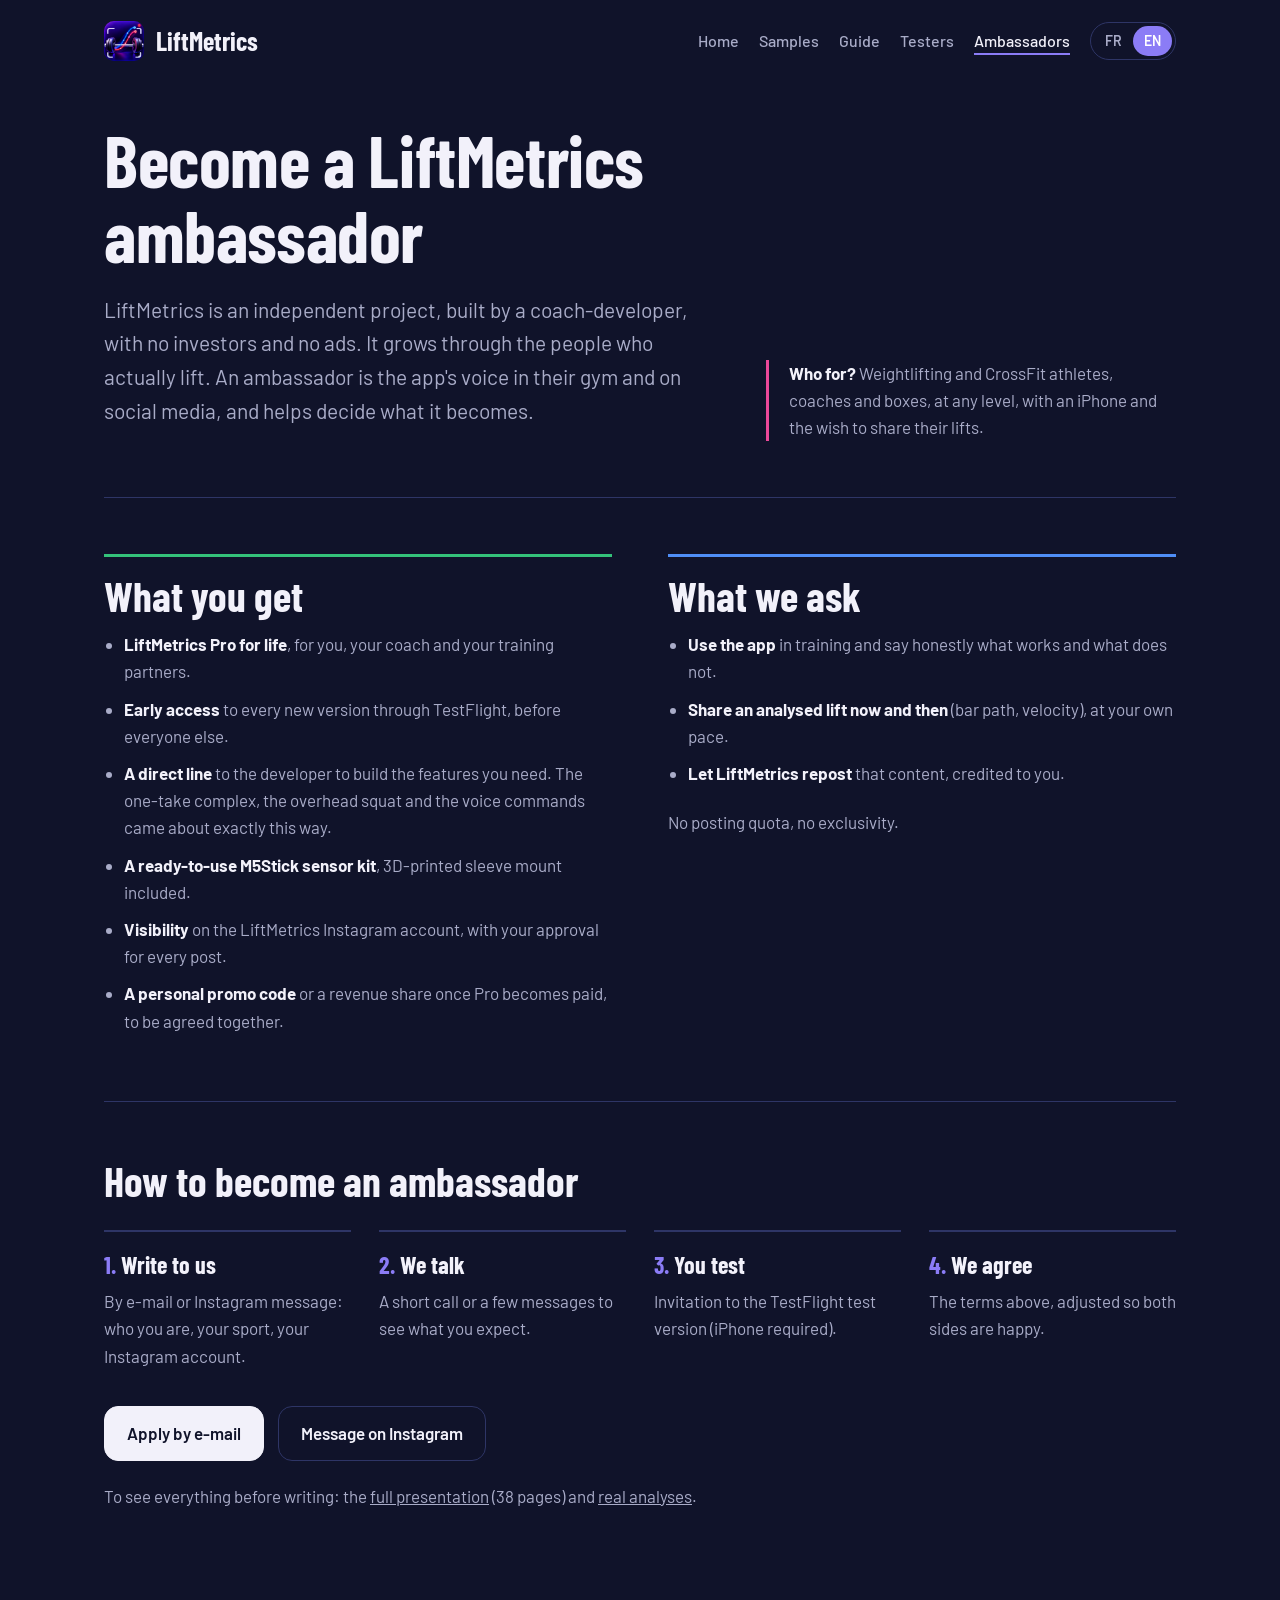
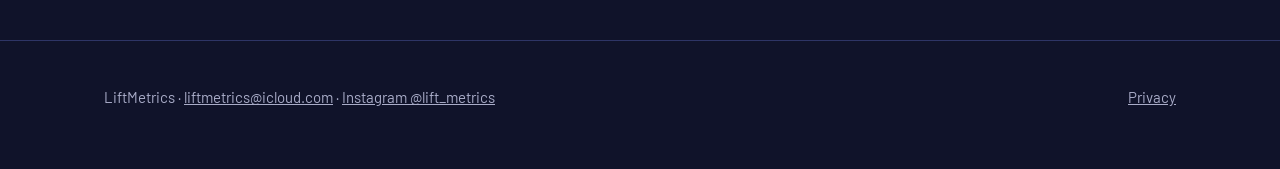
==== ambassador/index.html @ 9ef66cf5 "Site: testers (login) and ambassadors tabs, new guide Co-Authored-By: Claude Opus 5.5 <noreply@anthr" ====
<!doctype html>
<html lang="fr" data-l="fr">
<head>
<meta charset="utf-8">
<meta name="viewport" content="width=device-width, initial-scale=1">
<title>LiftMetrics — Ambassadors</title>
<meta name="description" content="Become a LiftMetrics ambassador: Pro for life, early access, a direct line to the developer.">
<link rel="icon" href="../img/icon.png">
<link rel="preconnect" href="https://fonts.googleapis.com">
<link rel="preconnect" href="https://fonts.gstatic.com" crossorigin>
<link href="https://fonts.googleapis.com/css2?family=Barlow+Condensed:wght@600;700&family=Barlow:wght@400;500;600&display=swap" rel="stylesheet">
<link rel="stylesheet" href="../assets/site.css">
<style>
.intro{display:grid;grid-template-columns:1.2fr .8fr;gap:48px;align-items:end;padding:40px 0 56px;border-bottom:1px solid var(--line)}
.intro p.lead{font-size:21px;color:var(--mist);margin-top:20px;max-width:34em}
.intro aside{border-left:3px solid var(--pull2);padding-left:20px;color:var(--mist)}
.intro aside b{color:var(--chalk)}
.cols{display:grid;grid-template-columns:1fr 1fr;gap:56px;padding:56px 0;border-bottom:1px solid var(--line)}
.cols ul{margin:0;padding-left:20px} .cols li{margin:10px 0;color:var(--mist)} .cols li b{color:var(--chalk)}
.give{border-top:3px solid var(--under);padding-top:16px}
.ask{border-top:3px solid var(--pull1);padding-top:16px}
.steps{padding:56px 0}
.steps ol{list-style:none;padding:0;margin:28px 0 0;display:grid;grid-template-columns:repeat(4,1fr);gap:28px;counter-reset:s}
.steps li{border-top:2px solid var(--line);padding-top:14px;color:var(--mist)}
.steps li b{display:block;color:var(--chalk);font-family:"Barlow Condensed",Barlow,sans-serif;font-size:24px;margin-bottom:4px}
.steps li b::before{counter-increment:s;content:counter(s) ". ";color:var(--violet)}
.apply{display:flex;gap:14px;flex-wrap:wrap;margin-top:36px}
.more{color:var(--mist);margin-top:22px}
@media (max-width:860px){.intro,.cols{grid-template-columns:1fr}.steps ol{grid-template-columns:1fr 1fr}}
@media (max-width:520px){.steps ol{grid-template-columns:1fr}}
</style>
</head>
<body>
<div class="wrap">
  <header class="top">
    <a class="logo" href="../"><img src="../img/icon.png" alt="">LiftMetrics</a>
    <nav class="nav">
      <a href="../"><span lang="fr">Accueil</span><span lang="en">Home</span></a>
      <a href="../samples/"><span lang="fr">Exemples</span><span lang="en">Samples</span></a>
      <a href="../guide/">Guide</a>
      <a href="../beta/"><span lang="fr">Testeurs</span><span lang="en">Testers</span></a>
      <a href="../ambassador/" aria-current="page"><span lang="fr">Ambassadeurs</span><span lang="en">Ambassadors</span></a>
      <span class="lang" role="group" aria-label="Langue / Language"><button data-l="fr" aria-pressed="true">FR</button><button data-l="en" aria-pressed="false">EN</button></span>
    </nav>
  </header>

  <section class="intro">
    <div>
      <h1><span lang="fr">Deviens ambassadeur LiftMetrics</span><span lang="en">Become a LiftMetrics ambassador</span></h1>
      <p class="lead"><span lang="fr">LiftMetrics est un projet indépendant, construit par un coach-développeur, sans investisseurs ni publicité. Il grandit grâce à ceux qui soulèvent vraiment. Un ambassadeur porte la voix de l'app dans sa salle et sur les réseaux, et décide avec nous de ce qu'elle doit devenir.</span><span lang="en">LiftMetrics is an independent project, built by a coach-developer, with no investors and no ads. It grows through the people who actually lift. An ambassador is the app's voice in their gym and on social media, and helps decide what it becomes.</span></p>
    </div>
    <aside><span lang="fr"><b>Pour qui ?</b> Athlètes d'haltérophilie ou de CrossFit, coachs et box, quel que soit le niveau, avec un iPhone et l'envie de partager leurs barres.</span><span lang="en"><b>Who for?</b> Weightlifting and CrossFit athletes, coaches and boxes, at any level, with an iPhone and the wish to share their lifts.</span></aside>
  </section>

  <section class="cols">
    <div class="give">
      <h2><span lang="fr">Ce que tu reçois</span><span lang="en">What you get</span></h2>
      <ul>
        <li><span lang="fr"><b>LiftMetrics Pro à vie</b>, pour toi, ton coach et tes partenaires d'entraînement.</span><span lang="en"><b>LiftMetrics Pro for life</b>, for you, your coach and your training partners.</span></li>
        <li><span lang="fr"><b>Accès anticipé</b> à chaque nouvelle version par TestFlight, avant tout le monde.</span><span lang="en"><b>Early access</b> to every new version through TestFlight, before everyone else.</span></li>
        <li><span lang="fr"><b>Une ligne directe</b> avec le développeur pour construire les fonctions dont tu as besoin. Le complexe en une vidéo, l'overhead squat et les commandes vocales sont nés comme ça.</span><span lang="en"><b>A direct line</b> to the developer to build the features you need. The one-take complex, the overhead squat and the voice commands came about exactly this way.</span></li>
        <li><span lang="fr"><b>Un kit capteur</b> M5Stick prêt à l'emploi, fixation imprimée en 3D comprise.</span><span lang="en"><b>A ready-to-use M5Stick sensor kit</b>, 3D-printed sleeve mount included.</span></li>
        <li><span lang="fr"><b>De la visibilité</b> sur le compte Instagram de LiftMetrics, avec ton accord pour chaque publication.</span><span lang="en"><b>Visibility</b> on the LiftMetrics Instagram account, with your approval for every post.</span></li>
        <li><span lang="fr"><b>Un code promo personnel</b> ou un partage des revenus quand Pro deviendra payant, à définir ensemble.</span><span lang="en"><b>A personal promo code</b> or a revenue share once Pro becomes paid, to be agreed together.</span></li>
      </ul>
    </div>
    <div class="ask">
      <h2><span lang="fr">Ce qu'on te demande</span><span lang="en">What we ask</span></h2>
      <ul>
        <li><span lang="fr"><b>Utiliser l'app</b> à l'entraînement et dire franchement ce qui marche et ce qui ne marche pas.</span><span lang="en"><b>Use the app</b> in training and say honestly what works and what does not.</span></li>
        <li><span lang="fr"><b>Partager de temps en temps</b> une barre analysée (trajectoire, vitesse), à ton rythme.</span><span lang="en"><b>Share an analysed lift now and then</b> (bar path, velocity), at your own pace.</span></li>
        <li><span lang="fr"><b>Laisser LiftMetrics republier</b> ces contenus, en te citant.</span><span lang="en"><b>Let LiftMetrics repost</b> that content, credited to you.</span></li>
      </ul>
      <p class="more"><span lang="fr">Pas de quota de publications, pas d'exclusivité.</span><span lang="en">No posting quota, no exclusivity.</span></p>
    </div>
  </section>

  <section class="steps">
    <h2><span lang="fr">Comment devenir ambassadeur</span><span lang="en">How to become an ambassador</span></h2>
    <ol>
      <li><b><span lang="fr">Écris-nous</span><span lang="en">Write to us</span></b><span lang="fr">Par e-mail ou en message Instagram : qui tu es, ton sport, ton compte Instagram.</span><span lang="en">By e-mail or Instagram message: who you are, your sport, your Instagram account.</span></li>
      <li><b><span lang="fr">On en parle</span><span lang="en">We talk</span></b><span lang="fr">Un court appel ou quelques messages pour voir ce que tu attends.</span><span lang="en">A short call or a few messages to see what you expect.</span></li>
      <li><b><span lang="fr">Tu testes</span><span lang="en">You test</span></b><span lang="fr">Invitation à la version de test TestFlight (iPhone nécessaire).</span><span lang="en">Invitation to the TestFlight test version (iPhone required).</span></li>
      <li><b><span lang="fr">On s'accorde</span><span lang="en">We agree</span></b><span lang="fr">Les conditions ci-dessus, ajustées pour que chacun s'y retrouve.</span><span lang="en">The terms above, adjusted so both sides are happy.</span></li>
    </ol>
    <div class="apply">
      <a class="btn main" lang="fr" href="mailto:liftmetrics@icloud.com?subject=Candidature%20ambassadeur%20LiftMetrics&amp;body=Bonjour%2C%0A%0AJe%20souhaite%20devenir%20ambassadeur/ambassadrice%20LiftMetrics.%0A%0ANom%20%3A%0AInstagram%20%3A%0ASport%20%28halt%C3%A9rophilie%2C%20CrossFit%E2%80%A6%29%20et%20niveau%20%3A%0ACoach%20ou%20athl%C3%A8te%20%3A%0AiPhone%20%28mod%C3%A8le%29%20%3A%0APourquoi%20LiftMetrics%20%3A%0A%0A">Envoyer ma candidature par e-mail</a>
      <a class="btn main" lang="en" href="mailto:liftmetrics@icloud.com?subject=LiftMetrics%20ambassador%20application&amp;body=Hello%2C%0A%0AI%20would%20like%20to%20become%20a%20LiftMetrics%20ambassador.%0A%0AName%3A%0AInstagram%3A%0ASport%20%28weightlifting%2C%20CrossFit%E2%80%A6%29%20and%20level%3A%0ACoach%20or%20athlete%3A%0AiPhone%20%28model%29%3A%0AWhy%20LiftMetrics%3A%0A%0A">Apply by e-mail</a>
      <a class="btn" href="https://ig.me/m/lift_metrics"><span lang="fr">Écrire sur Instagram</span><span lang="en">Message on Instagram</span></a>
    </div>
    <p class="more"><span lang="fr">Pour tout voir avant d'écrire : la <a href="../presentation/LiftMetrics_presentation_EN.pdf">présentation complète</a> (38 pages, en anglais) et des <a href="../samples/">analyses réelles</a>.</span><span lang="en">To see everything before writing: the <a href="../presentation/LiftMetrics_presentation_EN.pdf">full presentation</a> (38 pages) and <a href="../samples/">real analyses</a>.</span></p>
  </section>
</div>

<footer>
  <div class="wrap">
    <span>LiftMetrics · <a href="mailto:liftmetrics@icloud.com">liftmetrics@icloud.com</a> · <a href="https://www.instagram.com/lift_metrics">Instagram @lift_metrics</a></span>
    <span><a href="../privacy/"><span lang="fr">Confidentialité</span><span lang="en">Privacy</span></a></span>
  </div>
</footer>
<script src="../assets/site.js"></script>
</body>
</html>
---- assets/site.css ----
/* Pages secondaires du site LiftMetrics (guide, ambassadeurs) : mêmes repères que la page d'accueil. */
:root{
  --night:#10132a; --deep:#0b0e20; --panel:#1b2045; --line:#2e3566;
  --chalk:#f2f1fa; --mist:#a9acc8;
  --violet:#8b7cf6; --pull1:#4f8ef7; --trans:#f5c04a; --pull2:#ec4899; --under:#34c27a; --catch:#9aa0c3;
}
*{box-sizing:border-box}
html{scroll-behavior:smooth}
body{margin:0;background:var(--night);color:var(--chalk);font:17px/1.6 Barlow,system-ui,sans-serif;-webkit-font-smoothing:antialiased}
html[data-l="fr"] [lang="en"], html[data-l="en"] [lang="fr"]{display:none !important}
a{color:inherit}
img{max-width:100%;display:block}
.wrap{max-width:1120px;margin:0 auto;padding:0 24px}
h1,h2,h3{font-family:"Barlow Condensed",Barlow,sans-serif;font-weight:700;line-height:1.05;margin:0}
h1{font-size:clamp(42px,6vw,72px);letter-spacing:-.4px}
h2{font-size:clamp(30px,3.6vw,42px);margin:0 0 14px}
h3{font-size:24px;margin:22px 0 6px}
p{margin:0 0 14px}
.muted{color:var(--mist)}
:focus-visible{outline:3px solid var(--trans);outline-offset:3px;border-radius:6px}

.top{display:flex;align-items:center;justify-content:space-between;gap:16px;padding:20px 0;flex-wrap:wrap}
.logo{display:flex;align-items:center;gap:12px;text-decoration:none;font-family:"Barlow Condensed",Barlow,sans-serif;font-weight:700;font-size:26px}
.logo img{width:40px;height:40px;border-radius:10px}
.nav{display:flex;gap:20px;align-items:center;font-weight:500;font-size:16px;flex-wrap:wrap}
.nav a{text-decoration:none;color:var(--mist)} .nav a:hover,.nav a[aria-current="page"]{color:var(--chalk)}
.nav a[aria-current="page"]{text-decoration:underline;text-decoration-color:var(--violet);text-decoration-thickness:2px;text-underline-offset:6px}
.lang{display:flex;border:1px solid var(--line);border-radius:999px;padding:3px}
.lang button{font:inherit;font-size:14px;font-weight:600;background:none;border:0;color:var(--mist);padding:4px 11px;border-radius:999px;cursor:pointer}
.lang button[aria-pressed="true"]{background:var(--violet);color:#fff}

.btn{display:inline-flex;align-items:center;gap:10px;font:inherit;font-weight:600;font-size:17px;text-decoration:none;border-radius:14px;padding:13px 22px;border:1px solid var(--line);background:none;color:var(--chalk);cursor:pointer}
.btn.main{background:var(--chalk);color:var(--night);border-color:var(--chalk)}

footer{padding:44px 0 60px;color:var(--mist);font-size:15px;border-top:1px solid var(--line);margin-top:60px}
footer .wrap{display:flex;justify-content:space-between;gap:20px;flex-wrap:wrap}

@media (max-width:860px){
  .nav{gap:14px;font-size:15px;overflow-x:auto;flex-wrap:nowrap;width:100%;padding-bottom:4px}
  .nav a{white-space:nowrap}
  .top{position:relative}
  .lang{position:absolute;top:21px;right:0}
}
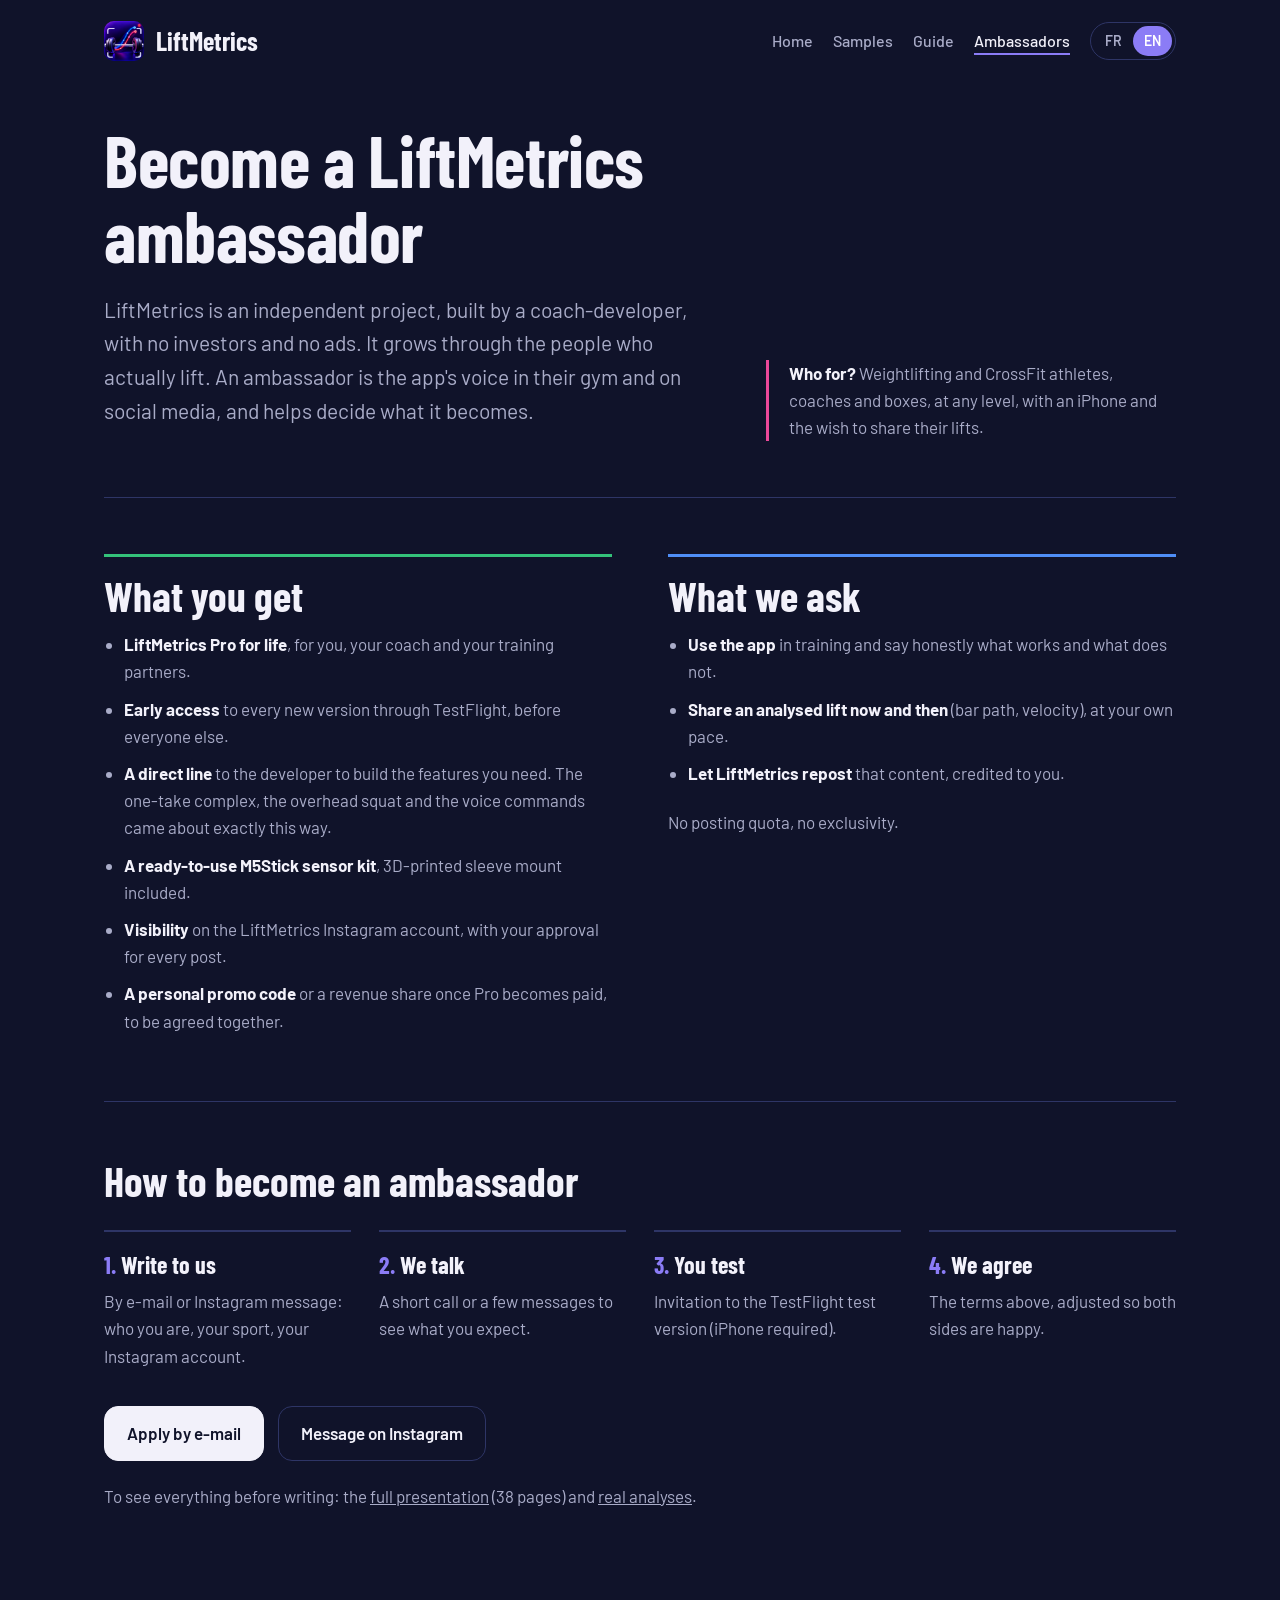
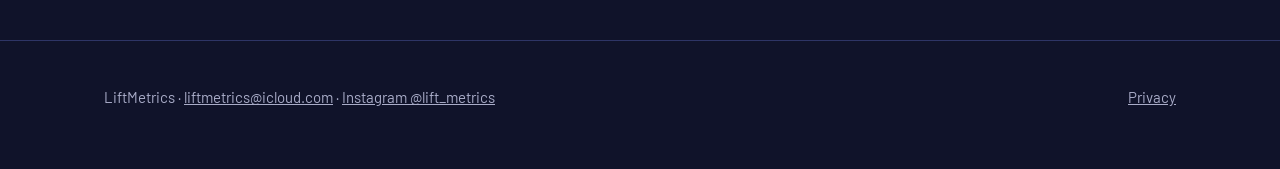
==== commit 8f22c546: "Site: remove tester checklist page Co-Authored-By: Claude Opus 5.5 <noreply@anthropic.com> Claude-Se" ====
--- a/ambassador/index.html
+++ b/ambassador/index.html
@@ -38,7 +38,6 @@
       <a href="../"><span lang="fr">Accueil</span><span lang="en">Home</span></a>
       <a href="../samples/"><span lang="fr">Exemples</span><span lang="en">Samples</span></a>
       <a href="../guide/">Guide</a>
-      <a href="../beta/"><span lang="fr">Testeurs</span><span lang="en">Testers</span></a>
       <a href="../ambassador/" aria-current="page"><span lang="fr">Ambassadeurs</span><span lang="en">Ambassadors</span></a>
       <span class="lang" role="group" aria-label="Langue / Language"><button data-l="fr" aria-pressed="true">FR</button><button data-l="en" aria-pressed="false">EN</button></span>
     </nav>
